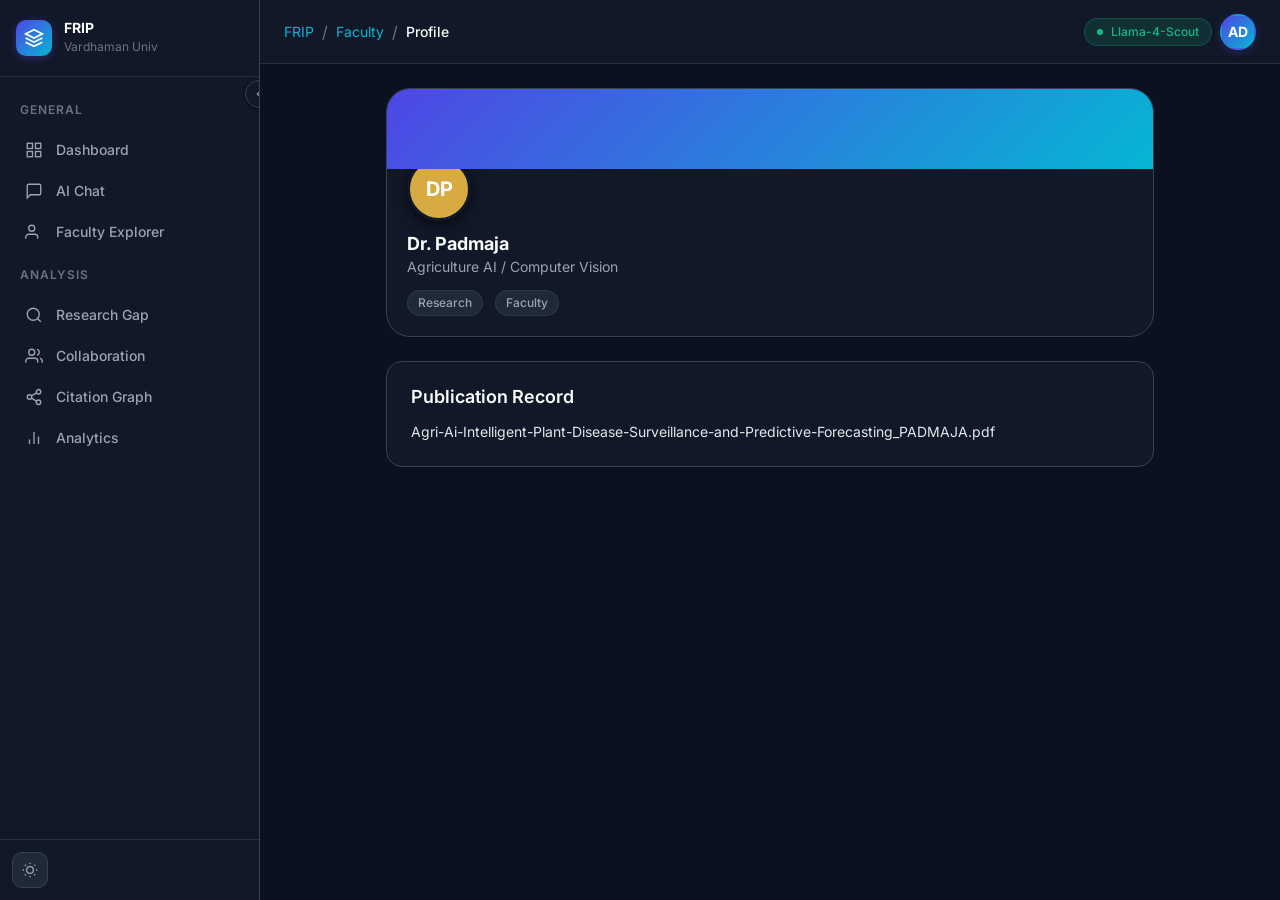
==== templates/profile.html @ 9acc45f3 "feat: configure Supabase credentials, setup database schema, and test system updates" ====
<!DOCTYPE html>
<html lang="en" data-theme="dark">
<head>
  <meta charset="UTF-8">
  <meta name="viewport" content="width=device-width, initial-scale=1.0">
  <title>Faculty Profile — Faculty Research Intelligence Platform</title>
  <link rel="stylesheet" href="../static/css/variables.css">
  <link rel="stylesheet" href="../static/css/base.css">
  <link rel="stylesheet" href="../static/css/layout.css">
  <link rel="stylesheet" href="../static/css/sidebar.css">
  <link rel="stylesheet" href="../static/css/navbar.css">
  <link rel="stylesheet" href="../static/css/cards.css">
  <link rel="stylesheet" href="../static/css/animations.css">
  <link rel="stylesheet" href="../static/css/responsive.css">
</head>
<body>
  <div class="app-container">
    <!-- Sidebar -->
    <aside class="sidebar" role="navigation" aria-label="Main Navigation">
      <a href="index.html" class="sidebar-logo">
        <div class="logo-icon">
          <svg viewBox="0 0 24 24" fill="none" stroke="currentColor" stroke-width="2">
            <path d="M12 2L2 7l10 5 10-5-10-5z"/>
            <path d="M2 17l10 5 10-5"/>
            <path d="M2 12l10 5 10-5"/>
          </svg>
        </div>
        <div class="logo-text">
          <span class="logo-name">FRIP</span>
          <span class="logo-tagline">Vardhaman Univ</span>
        </div>
      </a>
      <div class="sidebar-nav">
        <span class="nav-section-label">General</span>
        <a href="dashboard.html" class="nav-item" data-label="Dashboard">
          <span class="nav-icon">
            <svg viewBox="0 0 24 24" fill="none" stroke="currentColor" stroke-width="2">
              <rect x="3" y="3" width="7" height="7"/><rect x="14" y="3" width="7" height="7"/>
              <rect x="14" y="14" width="7" height="7"/><rect x="3" y="14" width="7" height="7"/>
            </svg>
          </span>
          <span class="nav-label">Dashboard</span>
        </a>
        <a href="chat.html" class="nav-item" data-label="AI Chat">
          <span class="nav-icon">
            <svg viewBox="0 0 24 24" fill="none" stroke="currentColor" stroke-width="2">
              <path d="M21 15a2 2 0 0 1-2 2H7l-4 4V5a2 2 0 0 1 2-2h14a2 2 0 0 1 2 2z"/>
            </svg>
          </span>
          <span class="nav-label">AI Chat</span>
        </a>
        <a href="faculty.html" class="nav-item active" data-label="Faculty Explorer">
          <span class="nav-icon">
            <svg viewBox="0 0 24 24" fill="none" stroke="currentColor" stroke-width="2">
              <path d="M17 21v-2a4 4 0 0 0-4-4H5a4 4 0 0 0-4 4v2"/><circle cx="9" cy="7" r="4"/>
            </svg>
          </span>
          <span class="nav-label">Faculty Explorer</span>
        </a>
        <span class="nav-section-label">Analysis</span>
        <a href="research_gap.html" class="nav-item" data-label="Gap Analysis">
          <span class="nav-icon">
            <svg viewBox="0 0 24 24" fill="none" stroke="currentColor" stroke-width="2">
              <circle cx="11" cy="11" r="8"/><line x1="21" y1="21" x2="16.65" y2="16.65"/>
            </svg>
          </span>
          <span class="nav-label">Research Gap</span>
        </a>
        <a href="collaboration.html" class="nav-item" data-label="Collaboration">
          <span class="nav-icon">
            <svg viewBox="0 0 24 24" fill="none" stroke="currentColor" stroke-width="2">
              <path d="M17 21v-2a4 4 0 0 0-4-4H5a4 4 0 0 0-4 4v2"/><circle cx="9" cy="7" r="4"/>
              <path d="M23 21v-2a4 4 0 0 0-3-3.87"/><path d="M16 3.13a4 4 0 0 1 0 7.75"/>
            </svg>
          </span>
          <span class="nav-label">Collaboration</span>
        </a>
        <a href="citation_graph.html" class="nav-item" data-label="Citation Graph">
          <span class="nav-icon">
            <svg viewBox="0 0 24 24" fill="none" stroke="currentColor" stroke-width="2">
              <circle cx="18" cy="5" r="3"/><circle cx="6" cy="12" r="3"/><circle cx="18" cy="19" r="3"/>
              <line x1="8.59" y1="13.51" x2="15.42" y2="17.49"/><line x1="15.41" y1="6.51" x2="8.59" y2="10.49"/>
            </svg>
          </span>
          <span class="nav-label">Citation Graph</span>
        </a>
        <a href="analytics.html" class="nav-item" data-label="Analytics">
          <span class="nav-icon">
            <svg viewBox="0 0 24 24" fill="none" stroke="currentColor" stroke-width="2">
              <line x1="18" y1="20" x2="18" y2="10"/><line x1="12" y1="20" x2="12" y2="4"/><line x1="6" y1="20" x2="6" y2="14"/>
            </svg>
          </span>
          <span class="nav-label">Analytics</span>
        </a>
      </div>
      <div class="sidebar-footer">
        <button class="btn btn-ghost btn-icon theme-toggle" data-action="theme-toggle" aria-label="Toggle theme"></button>
      </div>
      <button class="sidebar-toggle" aria-label="Toggle sidebar collapse">
        <svg viewBox="0 0 24 24" fill="none" stroke="currentColor" stroke-width="2">
          <polyline points="15 18 9 12 15 6"/>
        </svg>
      </button>
    </aside>

    <div class="sidebar-overlay"></div>

    <!-- Main Area -->
    <main class="main-area">
      <!-- Top Navigation -->
      <nav class="navbar" role="navigation" aria-label="Top navigation">
        <button class="hamburger" aria-label="Open navigation menu">
          <svg viewBox="0 0 24 24" fill="none" stroke="currentColor" stroke-width="2">
            <line x1="3" y1="12" x2="21" y2="12"/><line x1="3" y1="6" x2="21" y2="6"/><line x1="3" y1="18" x2="21" y2="18"/>
          </svg>
        </button>
        <div class="breadcrumb">
          <div class="breadcrumb-item"><a href="index.html">FRIP</a></div>
          <div class="breadcrumb-sep">/</div>
          <div class="breadcrumb-item"><a href="faculty.html">Faculty</a></div>
          <div class="breadcrumb-sep">/</div>
          <div class="breadcrumb-item">Profile</div>
        </div>
        <div class="navbar-actions">
          <div class="model-badge">Llama-4-Scout</div>
          <div class="user-avatar" title="User Profile">AD</div>
        </div>
      </nav>

      <!-- Page Content -->
      <div class="page-content">
        <div class="content-wrapper" style="max-width: 800px;">
          <!-- Profile Card -->
          <div class="profile-card" style="margin-bottom: var(--space-6);">
            <div class="profile-card-banner"></div>
            <div class="profile-card-content">
              <div class="profile-card-avatar" style="background:#4F46E5;">AD</div>
              <h2 class="profile-card-name" id="prof-name">Faculty Member</h2>
              <p class="profile-card-role" id="prof-role">Department of Engineering</p>
              
              <div class="flex-wrap" style="margin-top: var(--space-3);" id="prof-tags">
                <span class="tag">Research</span>
                <span class="tag">Faculty</span>
              </div>
            </div>
          </div>

          <!-- Publication Panel -->
          <div class="panel">
            <h3 class="section-title" style="margin-bottom: var(--space-3);">Publication Record</h3>
            <div id="prof-publication" style="font-size: var(--text-sm); color: var(--text-secondary);">
              Loading publication index...
            </div>
          </div>
        </div>
      </div>
    </main>
  </div>

  <script type="module" src="../static/js/app.js"></script>
  <script type="module">
    import { stringToColor, getInitials } from '../static/js/utils.js';
    
    // Simple load logic based on query params
    document.addEventListener('DOMContentLoaded', () => {
      const urlParams = new URLSearchParams(window.location.search);
      const name = urlParams.get('name') || 'Dr. Padmaja';
      const role = urlParams.get('role') || 'Agriculture AI / Computer Vision';
      const paper = urlParams.get('paper') || 'Agri-Ai-Intelligent-Plant-Disease-Surveillance-and-Predictive-Forecasting_PADMAJA.pdf';

      const nameEl = document.getElementById('prof-name');
      const roleEl = document.getElementById('prof-role');
      const paperEl = document.getElementById('prof-publication');
      const avatarEl = document.querySelector('.profile-card-avatar');

      if (nameEl) nameEl.textContent = name;
      if (roleEl) roleEl.textContent = role;
      if (paperEl) paperEl.textContent = paper;
      if (avatarEl) {
        avatarEl.textContent = getInitials(name);
        avatarEl.style.background = stringToColor(name);
      }
    });
  </script>
</body>
</html>
---- static/css/variables.css ----
/* ============================================================
   variables.css — Design System Tokens
   Faculty Research Intelligence Platform
   ============================================================ */

:root {
  /* ── Brand Colors ── */
  --color-primary:        #4F46E5;
  --color-primary-hover:  #4338CA;
  --color-primary-light:  rgba(79, 70, 229, 0.15);
  --color-accent:         #06B6D4;
  --color-accent-hover:   #0891B2;
  --color-accent-light:   rgba(6, 182, 212, 0.15);

  /* ── Backgrounds ── */
  --bg-base:              #0B1120;
  --bg-surface:           #111827;
  --bg-surface-2:         #1F2937;
  --bg-surface-3:         #374151;
  --bg-overlay:           rgba(11, 17, 32, 0.85);

  /* ── Borders ── */
  --border-color:         #374151;
  --border-subtle:        rgba(55, 65, 81, 0.6);
  --border-focus:         var(--color-primary);

  /* ── Text ── */
  --text-primary:         #F9FAFB;
  --text-secondary:       #E5E7EB;
  --text-muted:           #9CA3AF;
  --text-faint:           #6B7280;
  --text-inverse:         #0B1120;

  /* ── Semantic Colors ── */
  --color-success:        #10B981;
  --color-success-light:  rgba(16, 185, 129, 0.15);
  --color-warning:        #F59E0B;
  --color-warning-light:  rgba(245, 158, 11, 0.15);
  --color-error:          #EF4444;
  --color-error-light:    rgba(239, 68, 68, 0.15);
  --color-info:           #3B82F6;
  --color-info-light:     rgba(59, 130, 246, 0.15);

  /* ── Chart Colors ── */
  --chart-1: #4F46E5;
  --chart-2: #06B6D4;
  --chart-3: #10B981;
  --chart-4: #F59E0B;
  --chart-5: #EF4444;
  --chart-6: #8B5CF6;
  --chart-7: #EC4899;
  --chart-8: #14B8A6;

  /* ── Gradients ── */
  --gradient-primary:  linear-gradient(135deg, #4F46E5 0%, #06B6D4 100%);
  --gradient-dark:     linear-gradient(180deg, #0B1120 0%, #111827 100%);
  --gradient-card:     linear-gradient(135deg, rgba(79,70,229,0.08) 0%, rgba(6,182,212,0.04) 100%);
  --gradient-hero:     linear-gradient(135deg, rgba(79,70,229,0.2) 0%, rgba(6,182,212,0.1) 50%, rgba(11,17,32,0) 100%);
  --gradient-glow:     radial-gradient(ellipse at 50% 0%, rgba(79,70,229,0.3) 0%, transparent 70%);

  /* ── Glassmorphism ── */
  --glass-bg:           rgba(17, 24, 39, 0.7);
  --glass-border:       rgba(255, 255, 255, 0.06);
  --glass-blur:         12px;

  /* ── Shadows ── */
  --shadow-sm:   0 1px 3px rgba(0,0,0,0.4), 0 1px 2px rgba(0,0,0,0.3);
  --shadow-md:   0 4px 16px rgba(0,0,0,0.4), 0 2px 6px rgba(0,0,0,0.3);
  --shadow-lg:   0 10px 40px rgba(0,0,0,0.5), 0 4px 12px rgba(0,0,0,0.3);
  --shadow-xl:   0 20px 60px rgba(0,0,0,0.6), 0 8px 20px rgba(0,0,0,0.4);
  --shadow-glow: 0 0 30px rgba(79,70,229,0.25);
  --shadow-accent: 0 0 30px rgba(6,182,212,0.2);

  /* ── Border Radius ── */
  --radius-sm:    6px;
  --radius-md:    10px;
  --radius-lg:    16px;
  --radius-xl:    24px;
  --radius-full:  9999px;

  /* ── Spacing (8px base) ── */
  --space-1:   4px;
  --space-2:   8px;
  --space-3:  12px;
  --space-4:  16px;
  --space-5:  20px;
  --space-6:  24px;
  --space-8:  32px;
  --space-10: 40px;
  --space-12: 48px;
  --space-16: 64px;
  --space-20: 80px;
  --space-24: 96px;

  /* ── Typography ── */
  --font-sans:   'Inter', -apple-system, BlinkMacSystemFont, 'Segoe UI', sans-serif;
  --font-mono:   'JetBrains Mono', 'Fira Code', Consolas, monospace;

  --text-xs:    0.75rem;   /* 12px */
  --text-sm:    0.875rem;  /* 14px */
  --text-base:  1rem;      /* 16px */
  --text-lg:    1.125rem;  /* 18px */
  --text-xl:    1.25rem;   /* 20px */
  --text-2xl:   1.5rem;    /* 24px */
  --text-3xl:   1.875rem;  /* 30px */
  --text-4xl:   2.25rem;   /* 36px */
  --text-5xl:   3rem;      /* 48px */
  --text-6xl:   3.75rem;   /* 60px */

  --weight-normal:   400;
  --weight-medium:   500;
  --weight-semibold: 600;
  --weight-bold:     700;
  --weight-extrabold:800;

  --leading-tight:   1.25;
  --leading-snug:    1.375;
  --leading-normal:  1.5;
  --leading-relaxed: 1.625;

  /* ── Transitions ── */
  --ease-default: 250ms ease;
  --ease-fast:    150ms ease;
  --ease-slow:    400ms ease;
  --ease-bounce:  300ms cubic-bezier(0.34, 1.56, 0.64, 1);
  --ease-spring:  500ms cubic-bezier(0.175, 0.885, 0.32, 1.275);

  /* ── Layout ── */
  --sidebar-width:         260px;
  --sidebar-collapsed-width: 70px;
  --navbar-height:         64px;
  --content-max-width:    1280px;
  --chat-max-width:        800px;

  /* ── Z-Index Scale ── */
  --z-base:    1;
  --z-dropdown: 100;
  --z-sidebar:  200;
  --z-navbar:   300;
  --z-modal:    400;
  --z-toast:    500;
  --z-tooltip:  600;
}

/* ── Light Mode Overrides (optional future toggle) ── */
[data-theme="light"] {
  --bg-base:       #F8FAFC;
  --bg-surface:    #FFFFFF;
  --bg-surface-2:  #F1F5F9;
  --bg-surface-3:  #E2E8F0;
  --border-color:  #E2E8F0;
  --text-primary:  #0F172A;
  --text-secondary:#334155;
  --text-muted:    #64748B;
  --text-faint:    #94A3B8;
  --glass-bg:      rgba(255, 255, 255, 0.8);
  --glass-border:  rgba(0, 0, 0, 0.08);
  --shadow-sm:     0 1px 3px rgba(0,0,0,0.08);
  --shadow-md:     0 4px 16px rgba(0,0,0,0.1);
  --shadow-lg:     0 10px 40px rgba(0,0,0,0.12);
}
---- static/css/base.css ----
/* ============================================================
   base.css — Reset, Typography, Global Styles
   ============================================================ */

@import url('https://fonts.googleapis.com/css2?family=Inter:wght@300;400;500;600;700;800&family=JetBrains+Mono:wght@400;500&display=swap');

/* ── Box Model Reset ── */
*, *::before, *::after {
  box-sizing: border-box;
  margin: 0;
  padding: 0;
}

/* ── HTML & Body ── */
html {
  font-size: 16px;
  scroll-behavior: smooth;
  -webkit-text-size-adjust: 100%;
}

body {
  font-family: var(--font-sans);
  font-size: var(--text-base);
  font-weight: var(--weight-normal);
  line-height: var(--leading-normal);
  color: var(--text-primary);
  background-color: var(--bg-base);
  min-height: 100vh;
  overflow-x: hidden;
  -webkit-font-smoothing: antialiased;
  -moz-osx-font-smoothing: grayscale;
}

/* ── Custom Scrollbar ── */
::-webkit-scrollbar {
  width: 6px;
  height: 6px;
}
::-webkit-scrollbar-track {
  background: var(--bg-surface);
}
::-webkit-scrollbar-thumb {
  background: var(--bg-surface-3);
  border-radius: var(--radius-full);
}
::-webkit-scrollbar-thumb:hover {
  background: var(--text-faint);
}

/* ── Selection ── */
::selection {
  background: var(--color-primary-light);
  color: var(--text-primary);
}

/* ── Typography ── */
h1, h2, h3, h4, h5, h6 {
  font-weight: var(--weight-semibold);
  line-height: var(--leading-tight);
  color: var(--text-primary);
}

h1 { font-size: var(--text-4xl); }
h2 { font-size: var(--text-3xl); }
h3 { font-size: var(--text-2xl); }
h4 { font-size: var(--text-xl); }
h5 { font-size: var(--text-lg); }
h6 { font-size: var(--text-base); }

p {
  color: var(--text-secondary);
  line-height: var(--leading-relaxed);
}

a {
  color: var(--color-accent);
  text-decoration: none;
  transition: color var(--ease-fast);
}
a:hover { color: var(--color-accent-hover); }

/* ── Code ── */
code, pre {
  font-family: var(--font-mono);
  font-size: var(--text-sm);
}

code {
  background: var(--bg-surface-2);
  color: var(--color-accent);
  padding: 2px 6px;
  border-radius: var(--radius-sm);
  border: 1px solid var(--border-subtle);
}

pre {
  background: var(--bg-surface-2);
  border: 1px solid var(--border-color);
  border-radius: var(--radius-md);
  padding: var(--space-4);
  overflow-x: auto;
  line-height: var(--leading-relaxed);
}

pre code {
  background: none;
  border: none;
  padding: 0;
  color: var(--text-secondary);
}

/* ── Lists ── */
ul, ol { list-style: none; }

/* ── Images ── */
img, svg { display: block; max-width: 100%; }

/* ── Forms ── */
input, textarea, select, button {
  font-family: inherit;
  font-size: inherit;
  outline: none;
}

button {
  cursor: pointer;
  border: none;
  background: none;
}

/* ── Focus Ring ── */
:focus-visible {
  outline: 2px solid var(--color-primary);
  outline-offset: 2px;
  border-radius: var(--radius-sm);
}

/* ── Utility Classes ── */
.sr-only {
  position: absolute;
  width: 1px;
  height: 1px;
  padding: 0;
  margin: -1px;
  overflow: hidden;
  clip: rect(0, 0, 0, 0);
  white-space: nowrap;
  border: 0;
}

.text-gradient {
  background: var(--gradient-primary);
  -webkit-background-clip: text;
  -webkit-text-fill-color: transparent;
  background-clip: text;
}

.glass {
  background: var(--glass-bg);
  backdrop-filter: blur(var(--glass-blur));
  -webkit-backdrop-filter: blur(var(--glass-blur));
  border: 1px solid var(--glass-border);
}

.truncate {
  overflow: hidden;
  text-overflow: ellipsis;
  white-space: nowrap;
}

.flex-center {
  display: flex;
  align-items: center;
  justify-content: center;
}

.flex-between {
  display: flex;
  align-items: center;
  justify-content: space-between;
}

.flex-gap-2 { display: flex; align-items: center; gap: var(--space-2); }
.flex-gap-3 { display: flex; align-items: center; gap: var(--space-3); }
.flex-gap-4 { display: flex; align-items: center; gap: var(--space-4); }

/* ── Badge ── */
.badge {
  display: inline-flex;
  align-items: center;
  gap: var(--space-1);
  padding: 2px 10px;
  border-radius: var(--radius-full);
  font-size: var(--text-xs);
  font-weight: var(--weight-medium);
  letter-spacing: 0.02em;
}

.badge-primary {
  background: var(--color-primary-light);
  color: var(--color-primary);
  border: 1px solid rgba(79,70,229,0.3);
}
.badge-accent {
  background: var(--color-accent-light);
  color: var(--color-accent);
  border: 1px solid rgba(6,182,212,0.3);
}
.badge-success {
  background: var(--color-success-light);
  color: var(--color-success);
  border: 1px solid rgba(16,185,129,0.3);
}
.badge-warning {
  background: var(--color-warning-light);
  color: var(--color-warning);
  border: 1px solid rgba(245,158,11,0.3);
}
.badge-error {
  background: var(--color-error-light);
  color: var(--color-error);
  border: 1px solid rgba(239,68,68,0.3);
}

/* ── Divider ── */
.divider {
  height: 1px;
  background: var(--border-color);
  margin: var(--space-4) 0;
}

/* ── Buttons ── */
.btn {
  display: inline-flex;
  align-items: center;
  justify-content: center;
  gap: var(--space-2);
  padding: var(--space-2) var(--space-5);
  border-radius: var(--radius-md);
  font-size: var(--text-sm);
  font-weight: var(--weight-medium);
  transition: all var(--ease-default);
  white-space: nowrap;
  cursor: pointer;
  border: 1px solid transparent;
}

.btn-primary {
  background: var(--color-primary);
  color: white;
  border-color: var(--color-primary);
  box-shadow: 0 2px 8px rgba(79,70,229,0.3);
}
.btn-primary:hover {
  background: var(--color-primary-hover);
  border-color: var(--color-primary-hover);
  transform: translateY(-1px);
  box-shadow: 0 4px 16px rgba(79,70,229,0.4);
}

.btn-accent {
  background: var(--color-accent);
  color: white;
  border-color: var(--color-accent);
  box-shadow: 0 2px 8px rgba(6,182,212,0.3);
}
.btn-accent:hover {
  background: var(--color-accent-hover);
  transform: translateY(-1px);
  box-shadow: 0 4px 16px rgba(6,182,212,0.4);
}

.btn-ghost {
  background: transparent;
  color: var(--text-secondary);
  border-color: var(--border-color);
}
.btn-ghost:hover {
  background: var(--bg-surface-2);
  color: var(--text-primary);
}

.btn-danger {
  background: var(--color-error);
  color: white;
  border-color: var(--color-error);
}
.btn-danger:hover {
  background: #DC2626;
  transform: translateY(-1px);
}

.btn-sm {
  padding: var(--space-1) var(--space-3);
  font-size: var(--text-xs);
  border-radius: var(--radius-sm);
}

.btn-lg {
  padding: var(--space-3) var(--space-8);
  font-size: var(--text-base);
  border-radius: var(--radius-lg);
}

.btn-icon {
  width: 36px;
  height: 36px;
  padding: 0;
  border-radius: var(--radius-md);
}

.btn:disabled {
  opacity: 0.5;
  cursor: not-allowed;
  pointer-events: none;
}

/* ── Loading Spinner ── */
.spinner {
  width: 18px;
  height: 18px;
  border: 2px solid rgba(255,255,255,0.2);
  border-top-color: white;
  border-radius: 50%;
  animation: spin 0.7s linear infinite;
  flex-shrink: 0;
}

.spinner-primary {
  border-color: rgba(79,70,229,0.2);
  border-top-color: var(--color-primary);
}

/* ── Markdown rendered styles ── */
.md-content h1 { font-size: var(--text-2xl); margin-bottom: var(--space-4); }
.md-content h2 { font-size: var(--text-xl); margin: var(--space-5) 0 var(--space-3); }
.md-content h3 { font-size: var(--text-lg); margin: var(--space-4) 0 var(--space-2); }
.md-content p  { margin-bottom: var(--space-3); color: var(--text-secondary); }
.md-content ul { list-style: disc; padding-left: var(--space-5); margin-bottom: var(--space-3); }
.md-content ol { list-style: decimal; padding-left: var(--space-5); margin-bottom: var(--space-3); }
.md-content li { margin-bottom: var(--space-1); color: var(--text-secondary); }
.md-content strong { color: var(--text-primary); font-weight: var(--weight-semibold); }
.md-content em { color: var(--text-muted); font-style: italic; }
.md-content blockquote {
  border-left: 3px solid var(--color-primary);
  padding-left: var(--space-4);
  margin: var(--space-4) 0;
  color: var(--text-muted);
  font-style: italic;
}
.md-content hr { border: none; border-top: 1px solid var(--border-color); margin: var(--space-5) 0; }
---- static/css/layout.css ----
/* ============================================================
   layout.css — App Shell, Grid System, Main Content Area
   ============================================================ */

/* ── App Container ── */
.app-container {
  display: flex;
  height: 100vh;
  overflow: hidden;
  background: var(--bg-base);
}

/* ── Main Area (beside sidebar) ── */
.main-area {
  flex: 1;
  display: flex;
  flex-direction: column;
  overflow: hidden;
  transition: margin-left var(--ease-default);
}

/* ── Page Content (below navbar) ── */
.page-content {
  flex: 1;
  overflow-y: auto;
  padding: var(--space-6);
}

/* ── Content Wrapper (max-width centered) ── */
.content-wrapper {
  max-width: var(--content-max-width);
  margin: 0 auto;
  width: 100%;
}

/* ── Section ── */
.section {
  margin-bottom: var(--space-8);
}

.section-header {
  display: flex;
  align-items: center;
  justify-content: space-between;
  margin-bottom: var(--space-5);
  gap: var(--space-4);
}

.section-title {
  font-size: var(--text-lg);
  font-weight: var(--weight-semibold);
  color: var(--text-primary);
  display: flex;
  align-items: center;
  gap: var(--space-2);
}

.section-title svg {
  color: var(--color-primary);
  flex-shrink: 0;
}

/* ── Grid Layouts ── */
.grid-1 { display: grid; grid-template-columns: 1fr; gap: var(--space-5); }
.grid-2 { display: grid; grid-template-columns: repeat(2, 1fr); gap: var(--space-5); }
.grid-3 { display: grid; grid-template-columns: repeat(3, 1fr); gap: var(--space-5); }
.grid-4 { display: grid; grid-template-columns: repeat(4, 1fr); gap: var(--space-5); }
.grid-auto { display: grid; grid-template-columns: repeat(auto-fill, minmax(280px, 1fr)); gap: var(--space-5); }

/* ── Flex Layouts ── */
.flex-row    { display: flex; align-items: center; gap: var(--space-4); }
.flex-col    { display: flex; flex-direction: column; gap: var(--space-4); }
.flex-wrap   { display: flex; flex-wrap: wrap; gap: var(--space-3); }

/* ── Surface Panel (white card background for content) ── */
.panel {
  background: var(--bg-surface);
  border: 1px solid var(--border-color);
  border-radius: var(--radius-lg);
  padding: var(--space-6);
}

.panel-sm { padding: var(--space-4); }
.panel-lg { padding: var(--space-8); }

/* ── Separator ── */
.sep {
  height: 1px;
  background: var(--border-color);
  width: 100%;
}

/* ── Empty State ── */
.empty-state {
  display: flex;
  flex-direction: column;
  align-items: center;
  justify-content: center;
  gap: var(--space-4);
  padding: var(--space-16) var(--space-8);
  text-align: center;
  color: var(--text-muted);
}

.empty-state-icon {
  width: 64px;
  height: 64px;
  border-radius: var(--radius-xl);
  background: var(--bg-surface-2);
  display: flex;
  align-items: center;
  justify-content: center;
  color: var(--text-faint);
  margin-bottom: var(--space-2);
}

.empty-state h3 {
  font-size: var(--text-lg);
  font-weight: var(--weight-semibold);
  color: var(--text-secondary);
}

.empty-state p {
  font-size: var(--text-sm);
  max-width: 360px;
}

/* ── Error State ── */
.error-state {
  display: flex;
  flex-direction: column;
  align-items: center;
  gap: var(--space-3);
  padding: var(--space-10) var(--space-6);
  text-align: center;
  background: var(--color-error-light);
  border: 1px solid rgba(239,68,68,0.2);
  border-radius: var(--radius-lg);
  color: var(--color-error);
}

.error-state p { color: var(--color-error); }

/* ── Skeleton Loader ── */
.skeleton {
  background: linear-gradient(
    90deg,
    var(--bg-surface-2) 25%,
    var(--bg-surface-3) 50%,
    var(--bg-surface-2) 75%
  );
  background-size: 200% 100%;
  animation: skeleton-wave 1.4s ease infinite;
  border-radius: var(--radius-sm);
}

.skeleton-text {
  height: 14px;
  margin-bottom: var(--space-2);
  border-radius: var(--radius-sm);
}

.skeleton-text-sm { height: 10px; }
.skeleton-text-lg { height: 20px; }
.skeleton-rect   { border-radius: var(--radius-md); }
.skeleton-circle { border-radius: 50%; }

/* ── Tag / Chip ── */
.tag {
  display: inline-flex;
  align-items: center;
  gap: var(--space-1);
  padding: 3px 10px;
  border-radius: var(--radius-full);
  font-size: var(--text-xs);
  font-weight: var(--weight-medium);
  background: var(--bg-surface-2);
  color: var(--text-muted);
  border: 1px solid var(--border-subtle);
  cursor: default;
  transition: all var(--ease-fast);
}

.tag:hover {
  background: var(--bg-surface-3);
  color: var(--text-primary);
}

.tag.active {
  background: var(--color-primary-light);
  color: var(--color-primary);
  border-color: rgba(79,70,229,0.3);
}

/* ── Tooltip ── */
.tooltip-wrapper {
  position: relative;
  display: inline-flex;
}

.tooltip-text {
  position: absolute;
  bottom: calc(100% + 8px);
  left: 50%;
  transform: translateX(-50%);
  background: var(--bg-surface-3);
  color: var(--text-primary);
  padding: var(--space-1) var(--space-3);
  border-radius: var(--radius-sm);
  font-size: var(--text-xs);
  white-space: nowrap;
  pointer-events: none;
  opacity: 0;
  transition: opacity var(--ease-fast);
  z-index: var(--z-tooltip);
  border: 1px solid var(--border-color);
  box-shadow: var(--shadow-md);
}

.tooltip-wrapper:hover .tooltip-text { opacity: 1; }

/* ── Confirmation Modal ── */
.modal-backdrop {
  position: fixed;
  inset: 0;
  background: rgba(0,0,0,0.7);
  backdrop-filter: blur(4px);
  z-index: var(--z-modal);
  display: flex;
  align-items: center;
  justify-content: center;
  padding: var(--space-4);
  opacity: 0;
  pointer-events: none;
  transition: opacity var(--ease-default);
}

.modal-backdrop.open {
  opacity: 1;
  pointer-events: all;
}

.modal-box {
  background: var(--bg-surface);
  border: 1px solid var(--border-color);
  border-radius: var(--radius-xl);
  padding: var(--space-8);
  max-width: 480px;
  width: 100%;
  box-shadow: var(--shadow-xl);
  transform: scale(0.95) translateY(20px);
  transition: transform var(--ease-bounce);
}

.modal-backdrop.open .modal-box {
  transform: scale(1) translateY(0);
}

.modal-title {
  font-size: var(--text-xl);
  font-weight: var(--weight-semibold);
  margin-bottom: var(--space-3);
}

.modal-body {
  color: var(--text-muted);
  font-size: var(--text-sm);
  margin-bottom: var(--space-6);
}

.modal-actions {
  display: flex;
  gap: var(--space-3);
  justify-content: flex-end;
}

/* ── Pagination ── */
.pagination {
  display: flex;
  align-items: center;
  gap: var(--space-2);
  justify-content: center;
  padding: var(--space-4) 0;
}

.page-btn {
  width: 36px;
  height: 36px;
  display: flex;
  align-items: center;
  justify-content: center;
  border-radius: var(--radius-md);
  font-size: var(--text-sm);
  font-weight: var(--weight-medium);
  color: var(--text-muted);
  background: var(--bg-surface);
  border: 1px solid var(--border-color);
  cursor: pointer;
  transition: all var(--ease-fast);
}

.page-btn:hover {
  background: var(--bg-surface-2);
  color: var(--text-primary);
}

.page-btn.active {
  background: var(--color-primary);
  border-color: var(--color-primary);
  color: white;
}
---- static/css/sidebar.css ----
/* ============================================================
   sidebar.css — Collapsible Navigation Sidebar
   ============================================================ */

/* ── Sidebar Container ── */
.sidebar {
  width: var(--sidebar-width);
  height: 100vh;
  background: var(--bg-surface);
  border-right: 1px solid var(--border-color);
  display: flex;
  flex-direction: column;
  flex-shrink: 0;
  transition: width var(--ease-default);
  overflow: hidden;
  z-index: var(--z-sidebar);
  position: relative;
}

.sidebar.collapsed {
  width: var(--sidebar-collapsed-width);
}

/* ── Logo Area ── */
.sidebar-logo {
  display: flex;
  align-items: center;
  gap: var(--space-3);
  padding: var(--space-5) var(--space-4);
  border-bottom: 1px solid var(--border-subtle);
  min-height: var(--navbar-height);
  text-decoration: none;
  flex-shrink: 0;
  overflow: hidden;
}

.logo-icon {
  width: 36px;
  height: 36px;
  border-radius: var(--radius-md);
  background: var(--gradient-primary);
  display: flex;
  align-items: center;
  justify-content: center;
  flex-shrink: 0;
  box-shadow: 0 2px 8px rgba(79,70,229,0.4);
}

.logo-icon svg {
  width: 20px;
  height: 20px;
  color: white;
}

.logo-text {
  display: flex;
  flex-direction: column;
  overflow: hidden;
  white-space: nowrap;
  opacity: 1;
  transition: opacity var(--ease-fast);
}

.sidebar.collapsed .logo-text {
  opacity: 0;
  pointer-events: none;
}

.logo-name {
  font-size: var(--text-sm);
  font-weight: var(--weight-bold);
  color: var(--text-primary);
  letter-spacing: -0.01em;
  line-height: 1.2;
}

.logo-tagline {
  font-size: var(--text-xs);
  color: var(--text-faint);
  margin-top: 1px;
}

/* ── Nav Sections ── */
.sidebar-nav {
  flex: 1;
  overflow-y: auto;
  overflow-x: hidden;
  padding: var(--space-3) var(--space-3);
  display: flex;
  flex-direction: column;
  gap: var(--space-1);
}

.nav-section-label {
  font-size: var(--text-xs);
  font-weight: var(--weight-semibold);
  text-transform: uppercase;
  letter-spacing: 0.08em;
  color: var(--text-faint);
  padding: var(--space-3) var(--space-2) var(--space-2);
  white-space: nowrap;
  overflow: hidden;
  transition: opacity var(--ease-fast);
}

.sidebar.collapsed .nav-section-label {
  opacity: 0;
  height: 0;
  padding: 0;
}

/* ── Nav Item ── */
.nav-item {
  display: flex;
  align-items: center;
  gap: var(--space-3);
  padding: var(--space-2) var(--space-3);
  border-radius: var(--radius-md);
  color: var(--text-muted);
  font-size: var(--text-sm);
  font-weight: var(--weight-medium);
  text-decoration: none;
  transition: all var(--ease-fast);
  white-space: nowrap;
  overflow: hidden;
  cursor: pointer;
  position: relative;
}

.nav-item:hover {
  background: var(--bg-surface-2);
  color: var(--text-primary);
}

.nav-item.active {
  background: var(--color-primary-light);
  color: var(--color-primary);
}

.nav-item.active::before {
  content: '';
  position: absolute;
  left: 0;
  top: 50%;
  transform: translateY(-50%);
  width: 3px;
  height: 20px;
  background: var(--color-primary);
  border-radius: 0 2px 2px 0;
}

.nav-icon {
  width: 20px;
  height: 20px;
  flex-shrink: 0;
  display: flex;
  align-items: center;
  justify-content: center;
}

.nav-icon svg {
  width: 18px;
  height: 18px;
  stroke-width: 1.8;
}

.nav-label {
  flex: 1;
  overflow: hidden;
  text-overflow: ellipsis;
  white-space: nowrap;
  transition: opacity var(--ease-fast);
}

.sidebar.collapsed .nav-label {
  opacity: 0;
  width: 0;
}

.nav-badge {
  font-size: 10px;
  font-weight: var(--weight-bold);
  background: var(--color-primary);
  color: white;
  padding: 1px 6px;
  border-radius: var(--radius-full);
  flex-shrink: 0;
  transition: opacity var(--ease-fast);
}

.sidebar.collapsed .nav-badge { opacity: 0; }

/* ── Sidebar Tooltip (when collapsed) ── */
.sidebar.collapsed .nav-item {
  position: relative;
}

.sidebar.collapsed .nav-item:hover::after {
  content: attr(data-label);
  position: absolute;
  left: calc(var(--sidebar-collapsed-width) + 8px);
  top: 50%;
  transform: translateY(-50%);
  background: var(--bg-surface-3);
  color: var(--text-primary);
  padding: var(--space-1) var(--space-3);
  border-radius: var(--radius-sm);
  font-size: var(--text-sm);
  font-weight: var(--weight-medium);
  white-space: nowrap;
  z-index: var(--z-tooltip);
  border: 1px solid var(--border-color);
  box-shadow: var(--shadow-md);
  pointer-events: none;
}

/* ── Sidebar Bottom ── */
.sidebar-footer {
  padding: var(--space-3) var(--space-3);
  border-top: 1px solid var(--border-subtle);
  flex-shrink: 0;
}

/* ── Collapse Toggle ── */
.sidebar-toggle {
  position: absolute;
  right: -14px;
  top: calc(var(--navbar-height) + var(--space-4));
  width: 28px;
  height: 28px;
  border-radius: 50%;
  background: var(--bg-surface);
  border: 1px solid var(--border-color);
  display: flex;
  align-items: center;
  justify-content: center;
  cursor: pointer;
  z-index: var(--z-sidebar);
  transition: all var(--ease-fast);
  color: var(--text-muted);
  box-shadow: var(--shadow-sm);
}

.sidebar-toggle:hover {
  background: var(--bg-surface-2);
  color: var(--text-primary);
}

.sidebar-toggle svg {
  width: 14px;
  height: 14px;
  transition: transform var(--ease-default);
}

.sidebar.collapsed .sidebar-toggle svg {
  transform: rotate(180deg);
}

/* ── Mobile Overlay ── */
.sidebar-overlay {
  display: none;
  position: fixed;
  inset: 0;
  background: rgba(0,0,0,0.6);
  z-index: calc(var(--z-sidebar) - 1);
  backdrop-filter: blur(2px);
}

@media (max-width: 768px) {
  .sidebar {
    position: fixed;
    top: 0;
    left: 0;
    height: 100vh;
    transform: translateX(-100%);
    transition: transform var(--ease-default);
    z-index: var(--z-sidebar);
    width: var(--sidebar-width) !important;
  }

  .sidebar.mobile-open {
    transform: translateX(0);
  }

  .sidebar-overlay.active { display: block; }
  .sidebar-toggle { display: none; }
}
---- static/css/navbar.css ----
/* ============================================================
   navbar.css — Top Navigation Bar
   ============================================================ */

/* ── Navbar Container ── */
.navbar {
  height: var(--navbar-height);
  display: flex;
  align-items: center;
  gap: var(--space-4);
  padding: 0 var(--space-6);
  background: var(--bg-surface);
  border-bottom: 1px solid var(--border-subtle);
  flex-shrink: 0;
  z-index: var(--z-navbar);
  position: relative;
}

/* ── Hamburger (Mobile) ── */
.hamburger {
  display: none;
  flex-direction: column;
  gap: 5px;
  cursor: pointer;
  padding: var(--space-2);
  border-radius: var(--radius-sm);
  color: var(--text-muted);
  transition: color var(--ease-fast);
}

.hamburger:hover { color: var(--text-primary); }

.hamburger svg {
  width: 22px;
  height: 22px;
}

/* ── Breadcrumb ── */
.breadcrumb {
  display: flex;
  align-items: center;
  gap: var(--space-2);
  flex: 1;
}

.breadcrumb-item {
  font-size: var(--text-sm);
  color: var(--text-faint);
  display: flex;
  align-items: center;
  gap: var(--space-2);
}

.breadcrumb-item:last-child {
  color: var(--text-primary);
  font-weight: var(--weight-medium);
}

.breadcrumb-sep {
  color: var(--text-faint);
  font-size: 16px;
  line-height: 1;
}

/* ── Page Title ── */
.page-title {
  font-size: var(--text-lg);
  font-weight: var(--weight-semibold);
  color: var(--text-primary);
  flex: 1;
}

/* ── Navbar Search ── */
.navbar-search {
  position: relative;
  max-width: 360px;
  flex: 1;
}

.navbar-search input {
  width: 100%;
  height: 38px;
  background: var(--bg-surface-2);
  border: 1px solid var(--border-color);
  border-radius: var(--radius-md);
  padding: 0 var(--space-4) 0 36px;
  font-size: var(--text-sm);
  color: var(--text-primary);
  transition: all var(--ease-fast);
}

.navbar-search input::placeholder {
  color: var(--text-faint);
}

.navbar-search input:focus {
  border-color: var(--color-primary);
  background: var(--bg-surface);
  box-shadow: 0 0 0 3px var(--color-primary-light);
}

.navbar-search .search-icon {
  position: absolute;
  left: 10px;
  top: 50%;
  transform: translateY(-50%);
  color: var(--text-faint);
  pointer-events: none;
}

.navbar-search .search-icon svg {
  width: 16px;
  height: 16px;
}

/* ── Navbar Actions ── */
.navbar-actions {
  display: flex;
  align-items: center;
  gap: var(--space-2);
  flex-shrink: 0;
}

/* ── Icon Button ── */
.icon-btn {
  width: 36px;
  height: 36px;
  border-radius: var(--radius-md);
  display: flex;
  align-items: center;
  justify-content: center;
  color: var(--text-muted);
  background: transparent;
  border: 1px solid transparent;
  cursor: pointer;
  transition: all var(--ease-fast);
  position: relative;
}

.icon-btn:hover {
  background: var(--bg-surface-2);
  color: var(--text-primary);
  border-color: var(--border-color);
}

.icon-btn svg { width: 18px; height: 18px; }

/* ── Theme Toggle ── */
.theme-toggle {
  width: 36px;
  height: 36px;
  border-radius: var(--radius-md);
  display: flex;
  align-items: center;
  justify-content: center;
  background: var(--bg-surface-2);
  border: 1px solid var(--border-color);
  cursor: pointer;
  color: var(--text-muted);
  transition: all var(--ease-fast);
}

.theme-toggle:hover {
  color: var(--color-warning);
  border-color: var(--color-warning);
}

.theme-toggle svg { width: 16px; height: 16px; }

/* ── User Avatar ── */
.user-avatar {
  width: 36px;
  height: 36px;
  border-radius: 50%;
  background: var(--gradient-primary);
  display: flex;
  align-items: center;
  justify-content: center;
  font-size: var(--text-sm);
  font-weight: var(--weight-bold);
  color: white;
  cursor: pointer;
  flex-shrink: 0;
  border: 2px solid transparent;
  transition: border-color var(--ease-fast);
  box-shadow: 0 2px 8px rgba(79,70,229,0.3);
}

.user-avatar:hover {
  border-color: var(--color-primary);
}

/* ── Status Indicator (LLM model) ── */
.model-badge {
  display: flex;
  align-items: center;
  gap: var(--space-2);
  padding: var(--space-1) var(--space-3);
  background: var(--color-success-light);
  border: 1px solid rgba(16,185,129,0.25);
  border-radius: var(--radius-full);
  font-size: var(--text-xs);
  font-weight: var(--weight-medium);
  color: var(--color-success);
  white-space: nowrap;
}

.model-badge::before {
  content: '';
  width: 6px;
  height: 6px;
  border-radius: 50%;
  background: var(--color-success);
  flex-shrink: 0;
  animation: pulse 2s ease infinite;
}

/* ── Notification Dot ── */
.notif-dot {
  position: absolute;
  top: 6px;
  right: 6px;
  width: 7px;
  height: 7px;
  border-radius: 50%;
  background: var(--color-error);
  border: 1px solid var(--bg-surface);
}

@media (max-width: 768px) {
  .hamburger { display: flex; }
  .navbar-search { display: none; }
  .model-badge { display: none; }
  .navbar { padding: 0 var(--space-4); gap: var(--space-3); }
}
---- static/css/cards.css ----
/* ============================================================
   cards.css — Stat, Faculty, Paper, Citation Cards
   ============================================================ */

/* ── Base Card ── */
.card {
  background: var(--bg-surface);
  border: 1px solid var(--border-color);
  border-radius: var(--radius-lg);
  overflow: hidden;
  transition: all var(--ease-default);
}

.card:hover {
  border-color: rgba(79,70,229,0.3);
  transform: translateY(-2px);
  box-shadow: var(--shadow-lg);
}

/* ── Stat Card ── */
.stat-card {
  background: var(--bg-surface);
  border: 1px solid var(--border-color);
  border-radius: var(--radius-lg);
  padding: var(--space-5) var(--space-6);
  display: flex;
  align-items: flex-start;
  gap: var(--space-4);
  transition: all var(--ease-default);
  position: relative;
  overflow: hidden;
}

.stat-card::before {
  content: '';
  position: absolute;
  top: 0; left: 0; right: 0;
  height: 2px;
  background: var(--gradient-primary);
  opacity: 0;
  transition: opacity var(--ease-default);
}

.stat-card:hover {
  border-color: rgba(79,70,229,0.25);
  transform: translateY(-3px);
  box-shadow: var(--shadow-lg);
}

.stat-card:hover::before { opacity: 1; }

.stat-icon {
  width: 48px;
  height: 48px;
  border-radius: var(--radius-md);
  display: flex;
  align-items: center;
  justify-content: center;
  flex-shrink: 0;
}

.stat-icon svg { width: 22px; height: 22px; }

.stat-icon.primary { background: var(--color-primary-light); color: var(--color-primary); }
.stat-icon.accent  { background: var(--color-accent-light);  color: var(--color-accent);  }
.stat-icon.success { background: var(--color-success-light); color: var(--color-success); }
.stat-icon.warning { background: var(--color-warning-light); color: var(--color-warning); }

.stat-body { flex: 1; min-width: 0; }

.stat-value {
  font-size: var(--text-3xl);
  font-weight: var(--weight-extrabold);
  color: var(--text-primary);
  line-height: 1;
  margin-bottom: var(--space-1);
  letter-spacing: -0.02em;
}

.stat-label {
  font-size: var(--text-sm);
  color: var(--text-muted);
  font-weight: var(--weight-medium);
}

.stat-change {
  font-size: var(--text-xs);
  font-weight: var(--weight-medium);
  margin-top: var(--space-2);
  display: flex;
  align-items: center;
  gap: 3px;
}

.stat-change.up   { color: var(--color-success); }
.stat-change.down { color: var(--color-error);   }

/* ── Faculty Card ── */
.faculty-card {
  background: var(--bg-surface);
  border: 1px solid var(--border-color);
  border-radius: var(--radius-lg);
  padding: var(--space-5);
  display: flex;
  flex-direction: column;
  gap: var(--space-4);
  transition: all var(--ease-default);
  cursor: pointer;
}

.faculty-card:hover {
  border-color: var(--color-primary);
  box-shadow: 0 0 0 1px var(--color-primary-light), var(--shadow-lg);
  transform: translateY(-2px);
}

.faculty-card-header {
  display: flex;
  align-items: center;
  gap: var(--space-3);
}

.faculty-avatar {
  width: 52px;
  height: 52px;
  border-radius: 50%;
  display: flex;
  align-items: center;
  justify-content: center;
  font-size: var(--text-base);
  font-weight: var(--weight-bold);
  color: white;
  flex-shrink: 0;
  box-shadow: 0 2px 8px rgba(0,0,0,0.3);
}

.faculty-name {
  font-size: var(--text-base);
  font-weight: var(--weight-semibold);
  color: var(--text-primary);
  line-height: 1.3;
}

.faculty-department {
  font-size: var(--text-xs);
  color: var(--text-muted);
  margin-top: 2px;
}

.faculty-tags {
  display: flex;
  flex-wrap: wrap;
  gap: var(--space-2);
}

.faculty-stats {
  display: flex;
  gap: var(--space-4);
  padding-top: var(--space-3);
  border-top: 1px solid var(--border-subtle);
}

.faculty-stat-item {
  display: flex;
  flex-direction: column;
  gap: 2px;
}

.faculty-stat-num {
  font-size: var(--text-base);
  font-weight: var(--weight-bold);
  color: var(--text-primary);
}

.faculty-stat-label {
  font-size: var(--text-xs);
  color: var(--text-muted);
}

/* ── Paper Card ── */
.paper-card {
  background: var(--bg-surface);
  border: 1px solid var(--border-color);
  border-radius: var(--radius-lg);
  padding: var(--space-5);
  display: flex;
  flex-direction: column;
  gap: var(--space-3);
  transition: all var(--ease-default);
}

.paper-card:hover {
  border-color: rgba(6,182,212,0.3);
  box-shadow: var(--shadow-md);
  transform: translateY(-1px);
}

.paper-title {
  font-size: var(--text-sm);
  font-weight: var(--weight-semibold);
  color: var(--text-primary);
  line-height: var(--leading-snug);
}

.paper-authors {
  font-size: var(--text-xs);
  color: var(--color-accent);
  font-weight: var(--weight-medium);
}

.paper-abstract {
  font-size: var(--text-xs);
  color: var(--text-muted);
  line-height: var(--leading-relaxed);
}

.paper-meta {
  display: flex;
  align-items: center;
  gap: var(--space-3);
  flex-wrap: wrap;
}

.paper-meta-item {
  display: flex;
  align-items: center;
  gap: var(--space-1);
  font-size: var(--text-xs);
  color: var(--text-faint);
}

.paper-meta-item svg { width: 12px; height: 12px; }

/* ── Citation Card ── */
.citation-card {
  background: var(--bg-surface-2);
  border: 1px solid var(--border-subtle);
  border-radius: var(--radius-md);
  padding: var(--space-3) var(--space-4);
  font-size: var(--text-sm);
  color: var(--text-secondary);
  transition: all var(--ease-fast);
  cursor: pointer;
  position: relative;
}

.citation-card:hover {
  background: var(--bg-surface-3);
  border-color: var(--color-primary);
  color: var(--text-primary);
}

.citation-source {
  font-size: var(--text-xs);
  color: var(--color-primary);
  font-weight: var(--weight-medium);
  margin-bottom: var(--space-1);
}

.citation-score {
  font-size: var(--text-xs);
  color: var(--text-faint);
  margin-top: var(--space-2);
}

/* ── Profile Card ── */
.profile-card {
  background: var(--bg-surface);
  border: 1px solid var(--border-color);
  border-radius: var(--radius-xl);
  overflow: hidden;
}

.profile-card-banner {
  height: 80px;
  background: var(--gradient-primary);
  position: relative;
}

.profile-card-content {
  padding: var(--space-5);
  margin-top: -32px;
}

.profile-card-avatar {
  width: 64px;
  height: 64px;
  border-radius: 50%;
  border: 3px solid var(--bg-surface);
  display: flex;
  align-items: center;
  justify-content: center;
  font-size: var(--text-xl);
  font-weight: var(--weight-bold);
  color: white;
  margin-bottom: var(--space-3);
  box-shadow: var(--shadow-md);
}

.profile-card-name {
  font-size: var(--text-lg);
  font-weight: var(--weight-bold);
  color: var(--text-primary);
}

.profile-card-role {
  font-size: var(--text-sm);
  color: var(--text-muted);
}

/* ── Result Card ── */
.result-card {
  background: var(--gradient-card);
  border: 1px solid var(--border-subtle);
  border-radius: var(--radius-lg);
  padding: var(--space-5);
  position: relative;
  overflow: hidden;
}

.result-card::after {
  content: '';
  position: absolute;
  top: 0; left: 0;
  width: 4px; height: 100%;
  background: var(--gradient-primary);
  border-radius: 0 2px 2px 0;
}
---- static/css/animations.css ----
/* ============================================================
   animations.css — Keyframes, Transitions, Micro-interactions
   ============================================================ */

/* ── Core Keyframes ── */
@keyframes spin {
  to { transform: rotate(360deg); }
}

@keyframes pulse {
  0%, 100% { opacity: 1; transform: scale(1); }
  50%       { opacity: 0.6; transform: scale(0.85); }
}

@keyframes fade-in {
  from { opacity: 0; }
  to   { opacity: 1; }
}

@keyframes fade-in-up {
  from { opacity: 0; transform: translateY(20px); }
  to   { opacity: 1; transform: translateY(0); }
}

@keyframes fade-in-down {
  from { opacity: 0; transform: translateY(-20px); }
  to   { opacity: 1; transform: translateY(0); }
}

@keyframes slide-in-left {
  from { opacity: 0; transform: translateX(-20px); }
  to   { opacity: 1; transform: translateX(0); }
}

@keyframes slide-in-right {
  from { opacity: 0; transform: translateX(20px); }
  to   { opacity: 1; transform: translateX(0); }
}

@keyframes scale-in {
  from { opacity: 0; transform: scale(0.92); }
  to   { opacity: 1; transform: scale(1); }
}

@keyframes skeleton-wave {
  0%   { background-position: -200% 0; }
  100% { background-position: 200% 0; }
}

@keyframes typing-dot {
  0%, 80%, 100% { transform: scale(0.7); opacity: 0.4; }
  40%           { transform: scale(1.0); opacity: 1; }
}

@keyframes gradient-shift {
  0%   { background-position: 0% 50%; }
  50%  { background-position: 100% 50%; }
  100% { background-position: 0% 50%; }
}

@keyframes float {
  0%, 100% { transform: translateY(0); }
  50%       { transform: translateY(-8px); }
}

@keyframes glow-pulse {
  0%, 100% { box-shadow: 0 0 20px rgba(79,70,229,0.2); }
  50%       { box-shadow: 0 0 40px rgba(79,70,229,0.4); }
}

@keyframes toast-in {
  from { opacity: 0; transform: translateY(20px) scale(0.95); }
  to   { opacity: 1; transform: translateY(0) scale(1); }
}

@keyframes toast-out {
  from { opacity: 1; transform: translateY(0) scale(1); }
  to   { opacity: 0; transform: translateY(20px) scale(0.95); }
}

@keyframes number-count {
  from { opacity: 0; transform: translateY(10px); }
  to   { opacity: 1; transform: translateY(0); }
}

@keyframes shimmer {
  0%   { transform: translateX(-100%); }
  100% { transform: translateX(100%); }
}

/* ── Animation Utility Classes ── */
.animate-fade-in     { animation: fade-in     0.3s ease forwards; }
.animate-fade-in-up  { animation: fade-in-up  0.4s ease forwards; }
.animate-fade-in-down{ animation: fade-in-down 0.4s ease forwards; }
.animate-slide-left  { animation: slide-in-left 0.3s ease forwards; }
.animate-slide-right { animation: slide-in-right 0.3s ease forwards; }
.animate-scale-in    { animation: scale-in    0.25s ease forwards; }
.animate-float       { animation: float 3s ease-in-out infinite; }
.animate-glow        { animation: glow-pulse 2s ease infinite; }
.animate-spin        { animation: spin 0.7s linear infinite; }

/* ── Staggered Children ── */
.stagger > *:nth-child(1) { animation-delay: 0ms; }
.stagger > *:nth-child(2) { animation-delay: 60ms; }
.stagger > *:nth-child(3) { animation-delay: 120ms; }
.stagger > *:nth-child(4) { animation-delay: 180ms; }
.stagger > *:nth-child(5) { animation-delay: 240ms; }
.stagger > *:nth-child(6) { animation-delay: 300ms; }
.stagger > *:nth-child(7) { animation-delay: 360ms; }
.stagger > *:nth-child(8) { animation-delay: 420ms; }

/* ── Hover Effects ── */
.hover-lift {
  transition: transform var(--ease-default), box-shadow var(--ease-default);
}
.hover-lift:hover {
  transform: translateY(-4px);
  box-shadow: var(--shadow-lg);
}

.hover-scale {
  transition: transform var(--ease-fast);
}
.hover-scale:hover {
  transform: scale(1.03);
}

.hover-glow {
  transition: box-shadow var(--ease-default);
}
.hover-glow:hover {
  box-shadow: var(--shadow-glow);
}

/* ── Typing Dots ── */
.typing-dots {
  display: inline-flex;
  align-items: center;
  gap: 4px;
  padding: var(--space-2) var(--space-3);
}

.typing-dot {
  width: 7px;
  height: 7px;
  border-radius: 50%;
  background: var(--color-primary);
  animation: typing-dot 1.2s ease infinite;
}

.typing-dot:nth-child(1) { animation-delay: 0ms; }
.typing-dot:nth-child(2) { animation-delay: 200ms; }
.typing-dot:nth-child(3) { animation-delay: 400ms; }

/* ── Progress Bar ── */
.progress-bar {
  height: 4px;
  background: var(--bg-surface-2);
  border-radius: var(--radius-full);
  overflow: hidden;
  position: relative;
}

.progress-fill {
  height: 100%;
  background: var(--gradient-primary);
  border-radius: var(--radius-full);
  transition: width 0.6s ease;
  position: relative;
}

.progress-fill::after {
  content: '';
  position: absolute;
  top: 0;
  left: 0;
  right: 0;
  bottom: 0;
  background: linear-gradient(90deg, transparent, rgba(255,255,255,0.3), transparent);
  animation: shimmer 1.5s infinite;
}

/* ── Shimmer Overlay (skeleton) ── */
.shimmer-overlay {
  position: relative;
  overflow: hidden;
}

.shimmer-overlay::after {
  content: '';
  position: absolute;
  top: 0;
  left: 0;
  right: 0;
  bottom: 0;
  background: linear-gradient(90deg, transparent, rgba(255,255,255,0.04), transparent);
  animation: shimmer 2s infinite;
}

/* ── Card entrance ── */
.card-enter {
  animation: fade-in-up 0.4s ease forwards;
  opacity: 0;
}

/* ── Pulse dot ── */
.live-dot {
  display: inline-block;
  width: 8px;
  height: 8px;
  border-radius: 50%;
  background: var(--color-success);
  animation: pulse 2s ease infinite;
}

/* ── Hero animated gradient border ── */
.gradient-border {
  position: relative;
  border-radius: var(--radius-lg);
}

.gradient-border::before {
  content: '';
  position: absolute;
  inset: -1px;
  border-radius: inherit;
  background: var(--gradient-primary);
  z-index: -1;
  opacity: 0.5;
  transition: opacity var(--ease-default);
}

.gradient-border:hover::before {
  opacity: 1;
}

/* ── Ripple Effect ── */
.ripple {
  position: relative;
  overflow: hidden;
}

.ripple-wave {
  position: absolute;
  border-radius: 50%;
  transform: scale(0);
  background: rgba(255,255,255,0.15);
  animation: ripple-expand 0.5s linear;
  pointer-events: none;
}

@keyframes ripple-expand {
  to {
    transform: scale(4);
    opacity: 0;
  }
}
---- static/css/responsive.css ----
/* ============================================================
   responsive.css — Responsive Breakpoints
   ============================================================ */

/* ── Desktop Large (1280px+) ── */
@media (min-width: 1280px) {
  .content-wrapper { padding: 0 var(--space-4); }
}

/* ── Desktop Medium (1024px - 1280px) ── */
@media (max-width: 1024px) {
  .dashboard-stats-grid { grid-template-columns: repeat(2, 1fr); }
  .dashboard-main-grid  { grid-template-columns: 1fr; }
  .analytics-grid       { grid-template-columns: 1fr; }
  .grid-4               { grid-template-columns: repeat(2, 1fr); }
  .suggested-questions  { grid-template-columns: 1fr; }
}

/* ── Tablet (768px - 1024px) ── */
@media (max-width: 768px) {
  /* Sidebar */
  .sidebar {
    position: fixed;
    top: 0; left: 0;
    height: 100vh;
    transform: translateX(-100%);
    transition: transform var(--ease-default);
    z-index: var(--z-sidebar);
    width: var(--sidebar-width) !important;
    box-shadow: var(--shadow-xl);
  }

  .sidebar.mobile-open { transform: translateX(0); }
  .sidebar-toggle { display: none; }
  .sidebar-overlay { display: none; }
  .sidebar-overlay.active { display: block; }

  /* Navbar */
  .hamburger       { display: flex; }
  .navbar-search   { display: none; }
  .model-badge     { display: none; }
  .navbar          { padding: 0 var(--space-4); }

  /* Page */
  .page-content    { padding: var(--space-4); }
  .grid-2          { grid-template-columns: 1fr; }
  .grid-3          { grid-template-columns: 1fr; }
  .grid-4          { grid-template-columns: repeat(2, 1fr); }

  /* Chat */
  .chat-page       { max-width: 100%; }
  .messages-area   { padding: var(--space-4) var(--space-3); }
  .chat-input-area { padding: var(--space-3); }
  .suggested-questions { grid-template-columns: 1fr; }
  .history-panel   { display: none; }

  /* Dashboard */
  .dashboard-stats-grid { grid-template-columns: repeat(2, 1fr); gap: var(--space-3); }
  .quick-actions { grid-template-columns: repeat(4, 1fr); }

  /* Faculty */
  .faculty-grid { grid-template-columns: 1fr; }
  .faculty-controls { flex-direction: column; align-items: stretch; }

  /* Graph */
  .graph-search input { width: 160px; }
  .graph-search input:focus { width: 200px; }
  .node-detail-panel { width: 240px; }

  /* Analytics */
  .donut-wrapper { flex-direction: column; gap: var(--space-4); }
  .bar-label { width: 80px; font-size: 10px; }
}

/* ── Mobile (< 480px) ── */
@media (max-width: 480px) {
  /* Layout */
  .page-content { padding: var(--space-3); }
  .panel        { padding: var(--space-4); }

  /* Typography */
  h1 { font-size: var(--text-2xl); }
  h2 { font-size: var(--text-xl); }

  /* Grid */
  .grid-4 { grid-template-columns: 1fr; }
  .dashboard-stats-grid { grid-template-columns: 1fr; gap: var(--space-3); }

  /* Quick actions */
  .quick-actions { grid-template-columns: repeat(2, 1fr); }

  /* Chat */
  .message-bubble { max-width: 95%; }
  .send-btn { width: 32px; height: 32px; }
  .chat-welcome-icon { width: 56px; height: 56px; }
  .chat-welcome h2 { font-size: var(--text-xl); }

  /* Buttons */
  .btn-lg { padding: var(--space-3) var(--space-5); font-size: var(--text-sm); }

  /* Stat cards */
  .stat-value { font-size: var(--text-2xl); }

  /* Faculty */
  .faculty-card { padding: var(--space-4); }

  /* Modals */
  .modal-box { padding: var(--space-5); margin: var(--space-3); }

  /* Graph */
  .graph-legend { bottom: var(--space-3); left: var(--space-3); }
  .graph-zoom-controls { bottom: var(--space-3); right: var(--space-3); }
  .graph-toolbar { gap: var(--space-2); padding: var(--space-2) var(--space-3); }
  .node-detail-panel { display: none; }

  /* Nav */
  .navbar-actions .icon-btn:not(.theme-toggle):not(:last-child) { display: none; }

  /* Breadcrumb */
  .breadcrumb-item:not(:last-child) { display: none; }
  .breadcrumb-sep { display: none; }
}

/* ── Print Styles ── */
@media print {
  .sidebar, .navbar, .chat-input-area, .sidebar-overlay { display: none !important; }
  .main-area { margin-left: 0 !important; }
  .page-content { padding: 0 !important; }
  body { background: white; color: black; }
}

/* ── Reduced Motion ── */
@media (prefers-reduced-motion: reduce) {
  *, *::before, *::after {
    animation-duration: 0.01ms !important;
    animation-iteration-count: 1 !important;
    transition-duration: 0.01ms !important;
  }
}
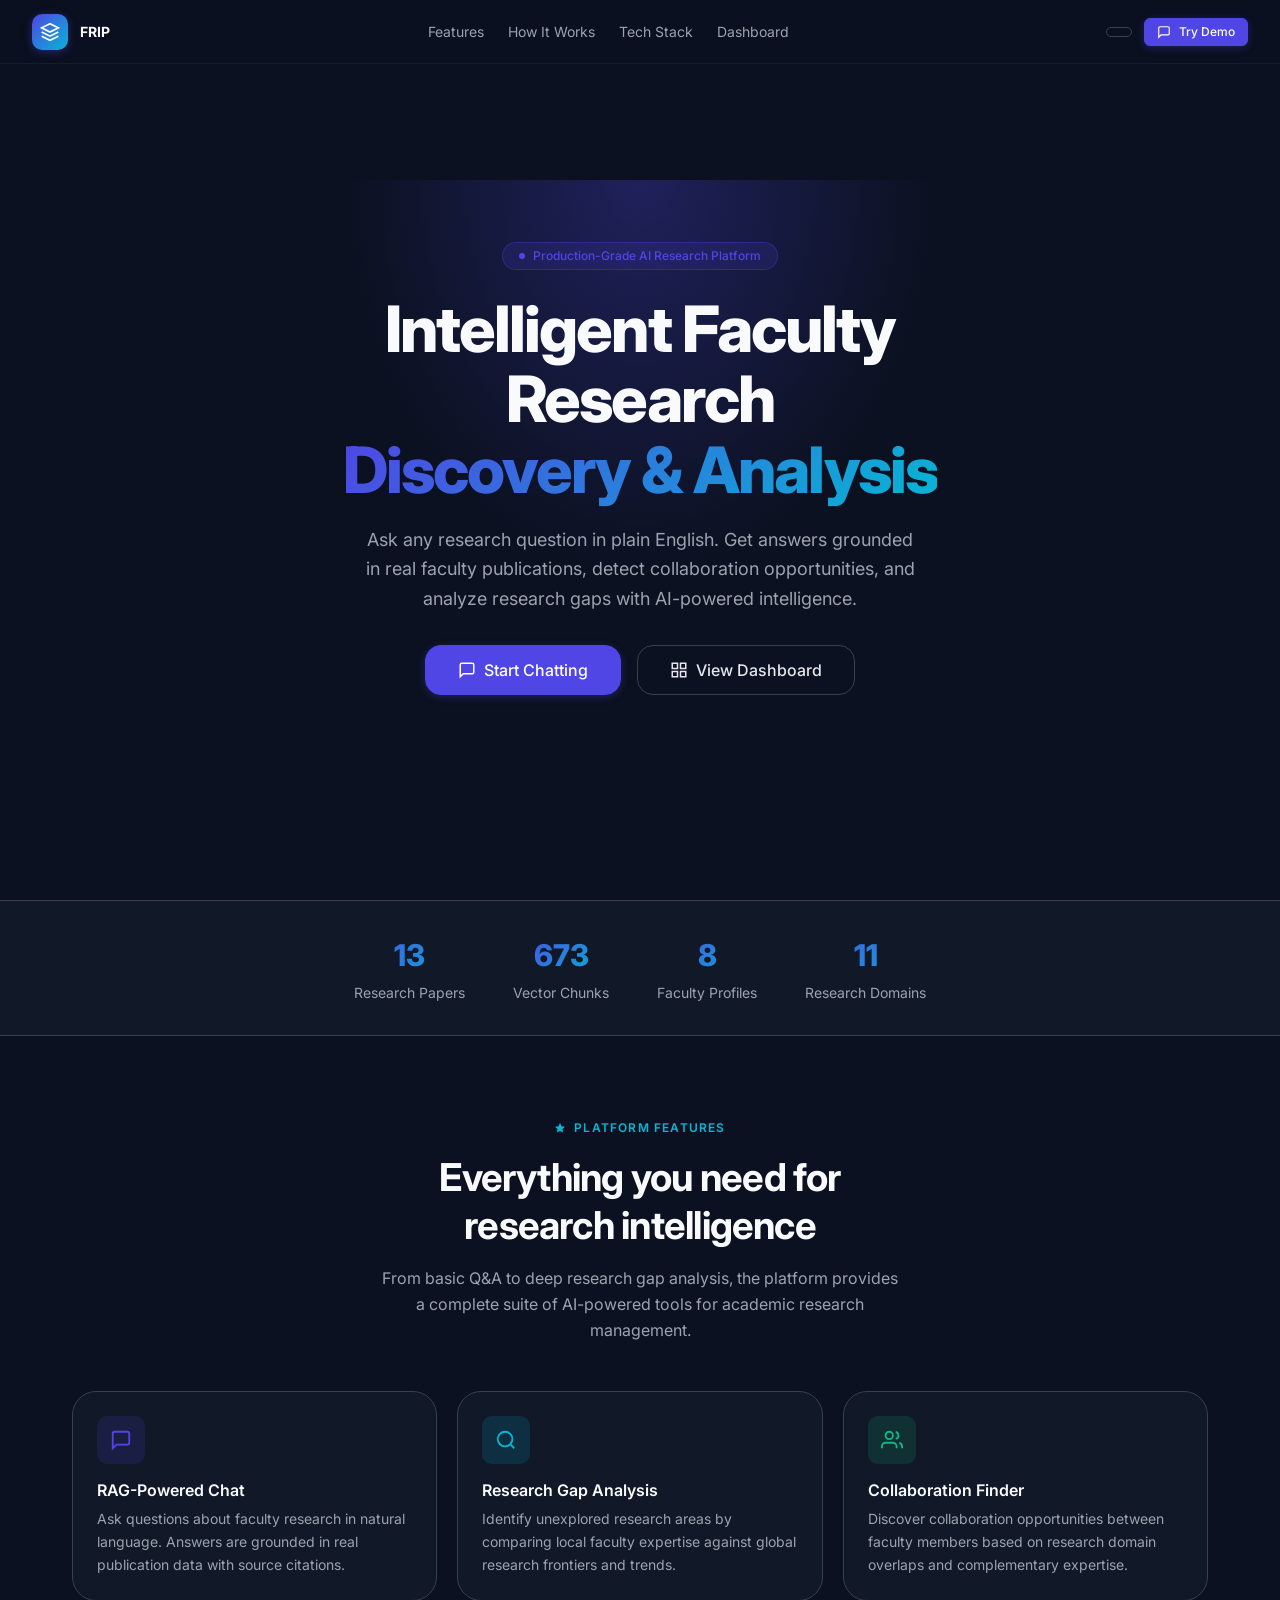
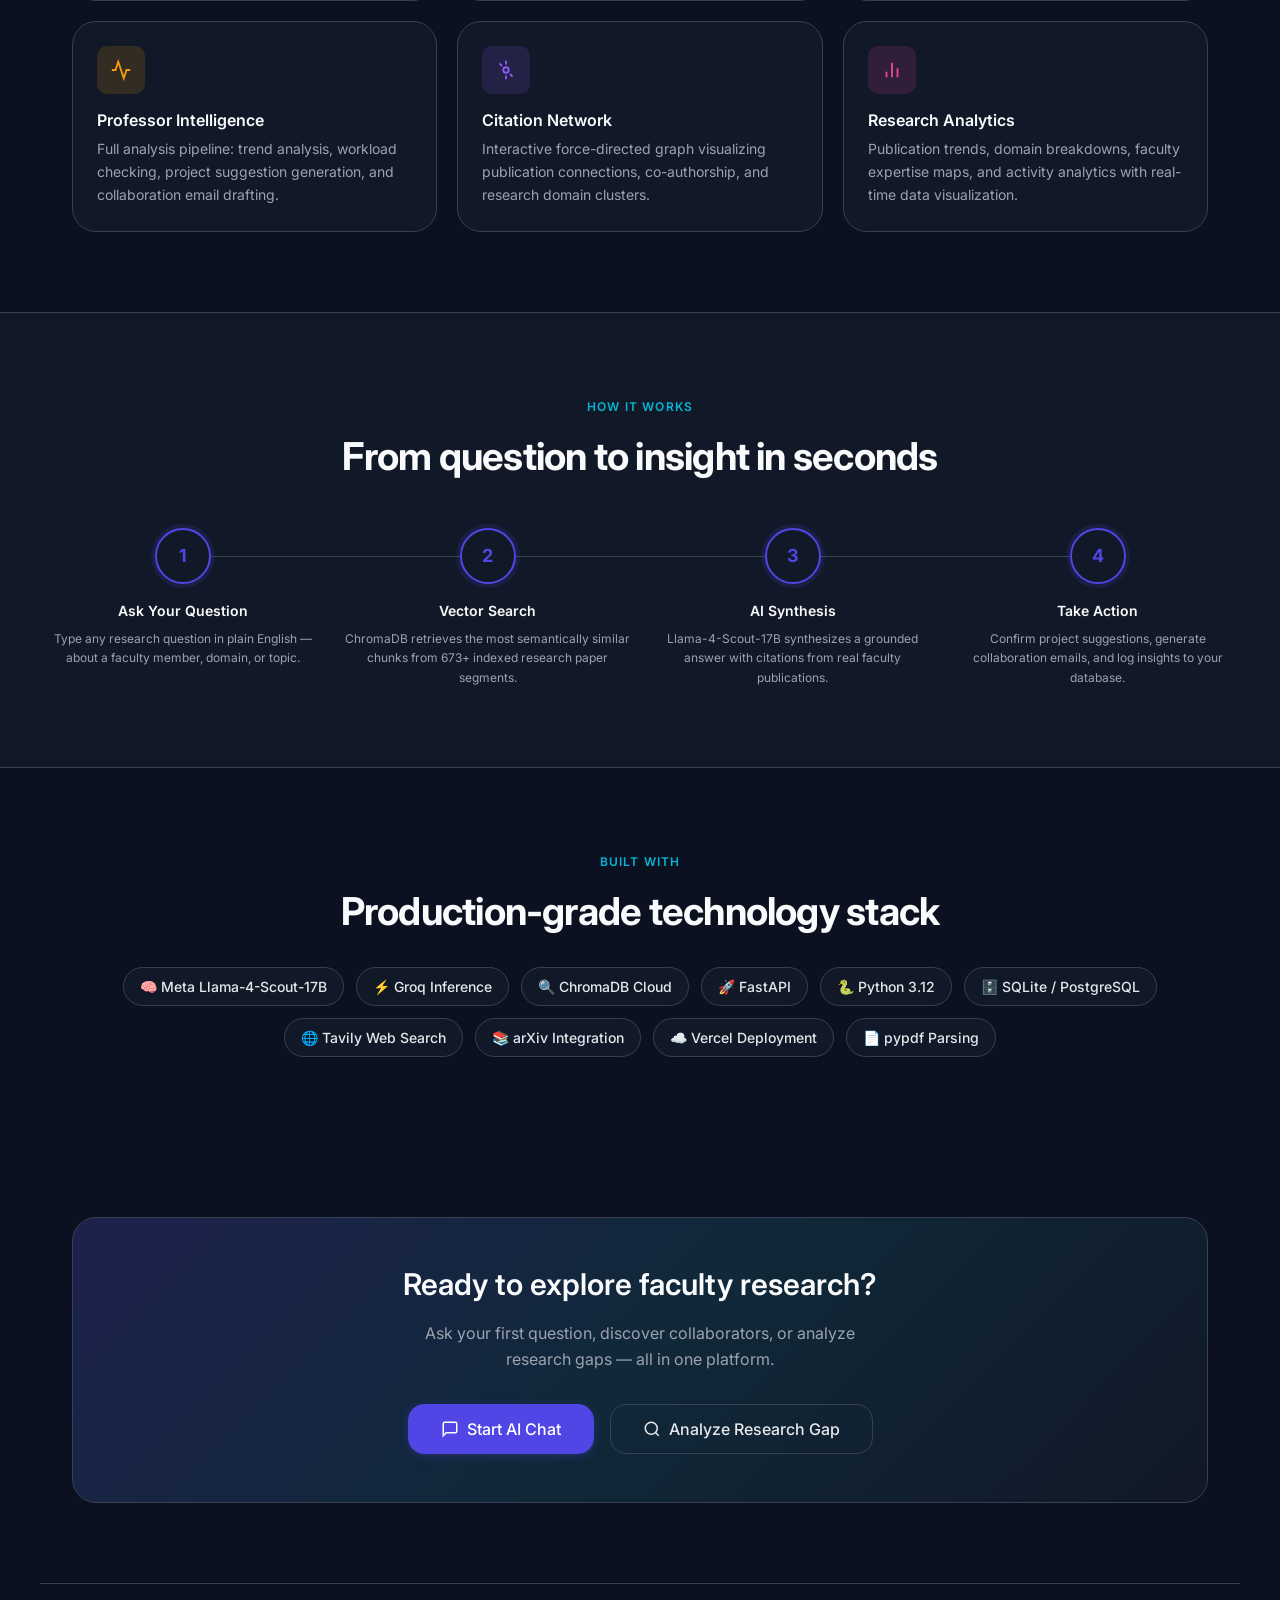
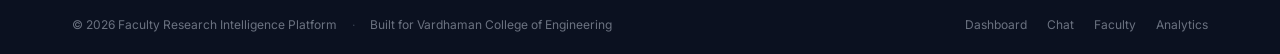
==== commit 5ceb7697: "feat: Implement elite glassmorphic targeted announcements management system" ====
--- a/templates/profile.html
+++ b/templates/profile.html
@@ -30,6 +30,7 @@
           <span class="logo-tagline">Vardhaman Univ</span>
         </div>
       </a>
+      <div id="sidebar-role-badge" style="margin: 0 var(--space-4) var(--space-3); display: flex; align-items: center; justify-content: space-between;"></div>
       <div class="sidebar-nav">
         <span class="nav-section-label">General</span>
         <a href="dashboard.html" class="nav-item" data-label="Dashboard">
@@ -49,6 +50,15 @@
           </span>
           <span class="nav-label">AI Chat</span>
         </a>
+        <a href="paper_chat.html" class="nav-item" data-label="Paper Chat">
+          <span class="nav-icon">
+            <svg viewBox="0 0 24 24" fill="none" stroke="currentColor" stroke-width="2">
+              <path d="M4 19.5A2.5 2.5 0 0 1 6.5 17H20"/>
+              <path d="M6.5 2H20v20H6.5A2.5 2.5 0 0 1 4 19.5v-15A2.5 2.5 0 0 1 6.5 2z"/>
+            </svg>
+          </span>
+          <span class="nav-label">Paper Chat</span>
+        </a>
         <a href="faculty.html" class="nav-item active" data-label="Faculty Explorer">
           <span class="nav-icon">
             <svg viewBox="0 0 24 24" fill="none" stroke="currentColor" stroke-width="2">
@@ -56,6 +66,14 @@
             </svg>
           </span>
           <span class="nav-label">Faculty Explorer</span>
+        </a>
+        <a href="faculty_chat.html" class="nav-item" data-label="Faculty Chat">
+          <span class="nav-icon">
+            <svg viewBox="0 0 24 24" fill="none" stroke="currentColor" stroke-width="2">
+              <path d="M21 11.5a8.38 8.38 0 0 1-.9 3.8 8.5 8.5 0 0 1-7.6 4.7 8.38 8.38 0 0 1-3.8-.9L3 21l1.9-5.7a8.38 8.38 0 0 1-.9-3.8 8.5 8.5 0 0 1 4.7-7.6 8.38 8.38 0 0 1 3.8-.9h.5a8.48 8.48 0 0 1 8 8v.5z"/>
+            </svg>
+          </span>
+          <span class="nav-label">Faculty Chat</span>
         </a>
         <span class="nav-section-label">Analysis</span>
         <a href="research_gap.html" class="nav-item" data-label="Gap Analysis">
@@ -182,5 +200,6 @@
       }
     });
   </script>
+  <script type="module">import { setupAuth } from '../static/js/auth.js'; setupAuth();</script>
 </body>
 </html>
